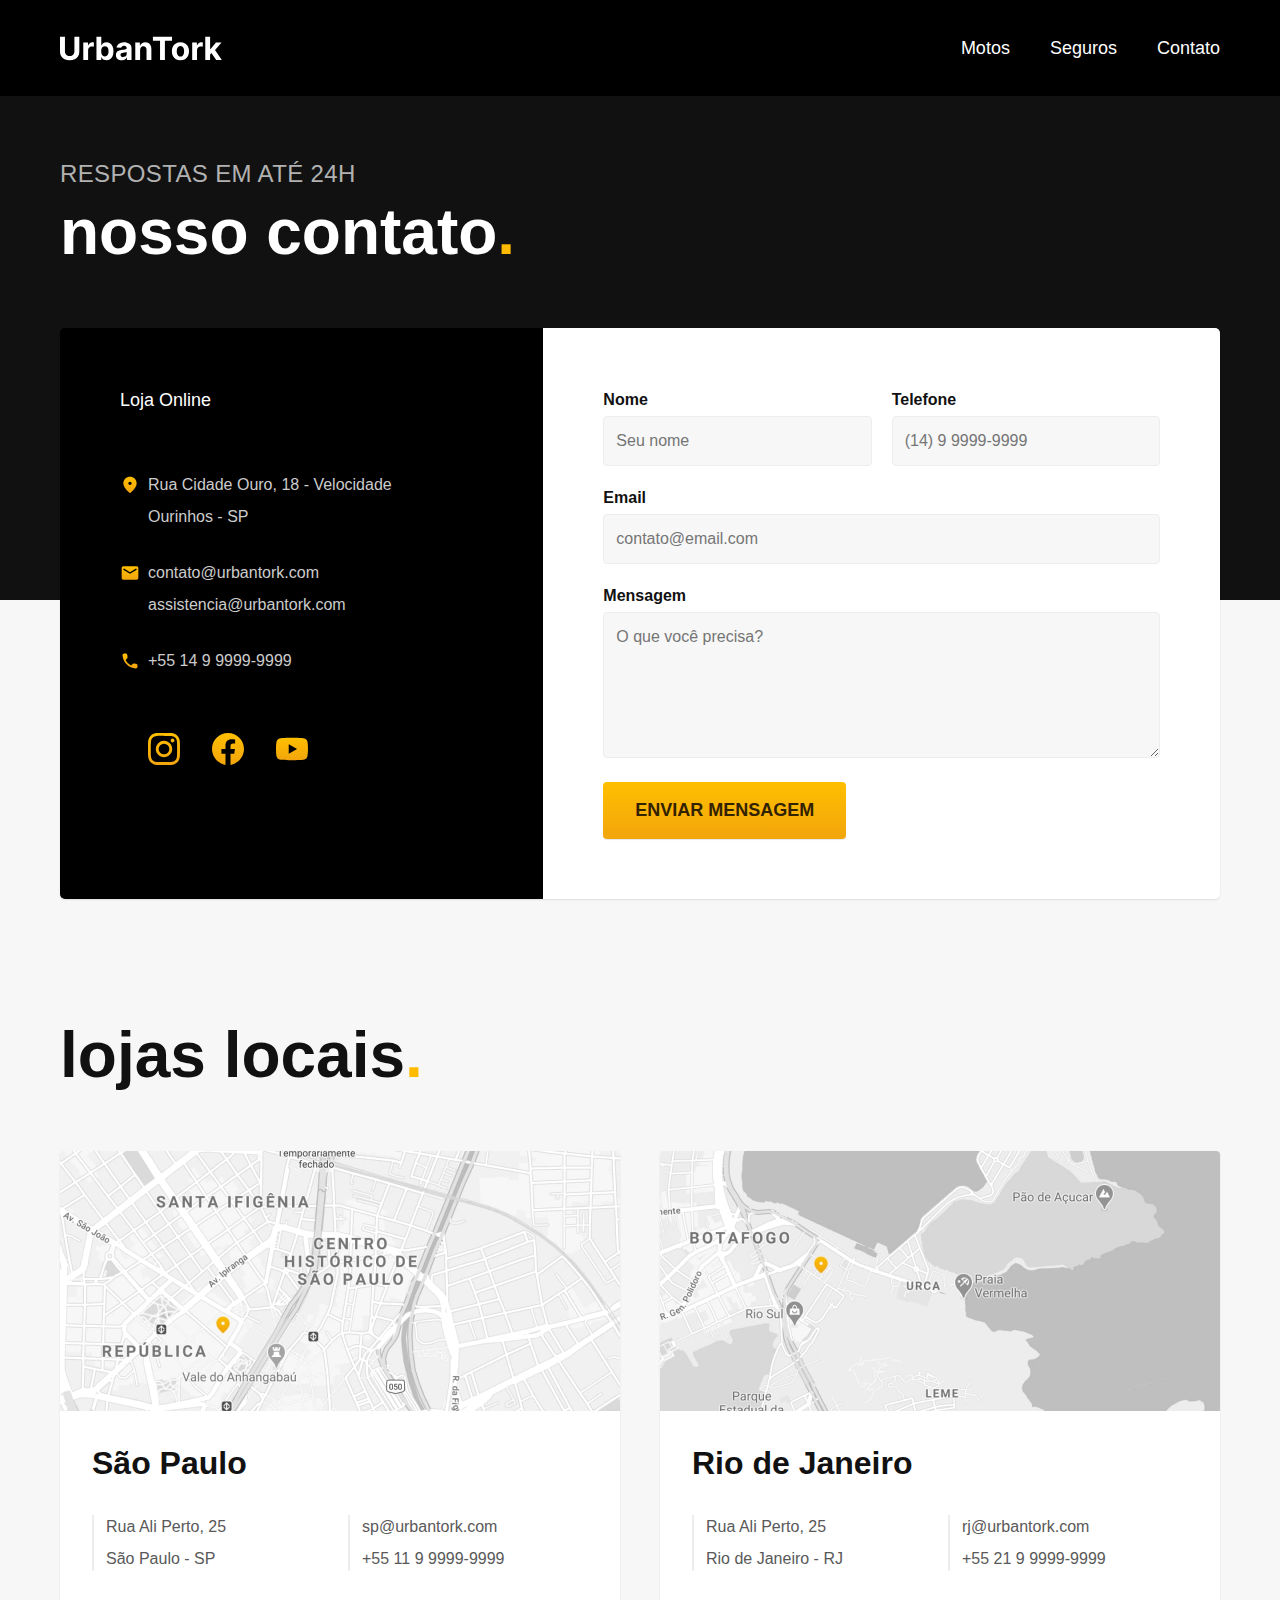
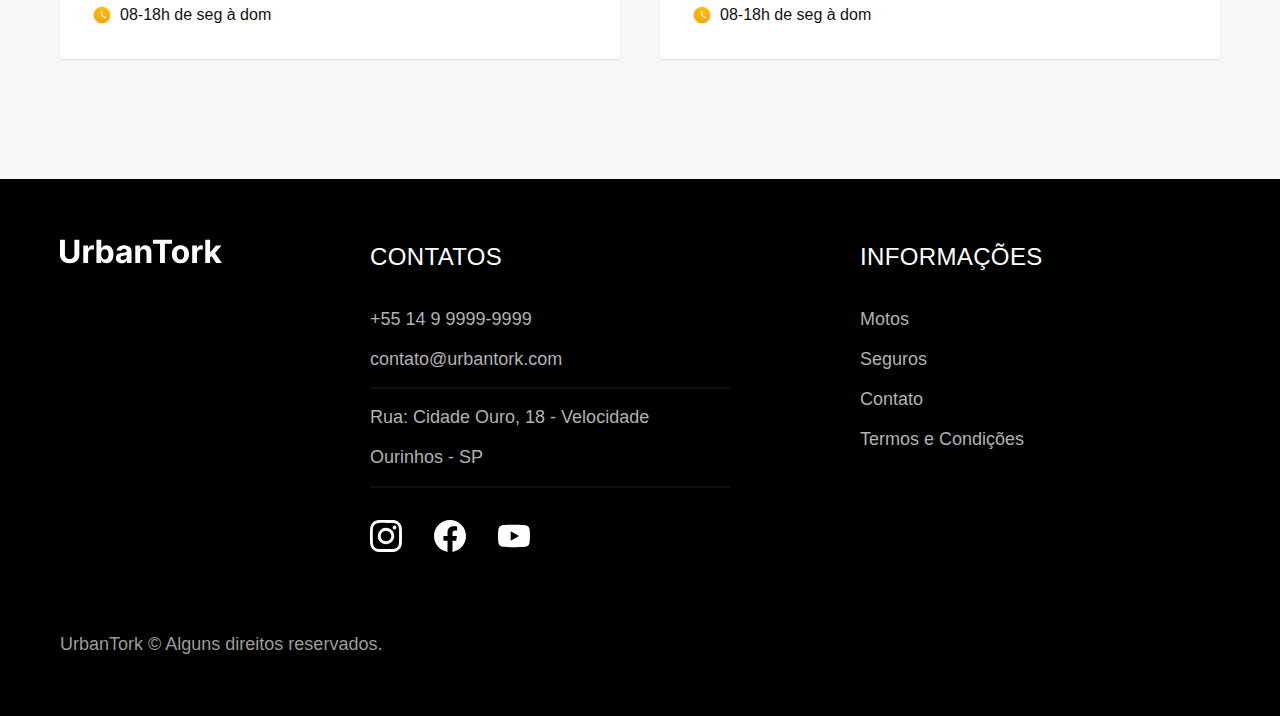
==== contato.html @ 94db9657 "commit inicial sem JavaScript" ====
<!DOCTYPE html>
<html lang="pt-br">

<head>
  <meta charset="UTF-8">
  <meta name="viewport" content="width=device-width, initial-scale=1.0">

  <title>Contato | UrbanTork</title>
  <meta name="description" content="Contato.">

          <link rel="preload" href="./css/style.css" as="style">
        <link rel="stylesheet" href="./css/style.css">
</head>

<body id="contato">
  <header class="header-bg">
    <div class="container header">
        <a href="./">
            <img src="./img/urbantork.svg" width="162" height="25" alt="UrbanTork">
        </a>

        <nav aria-label="primaria">
            <ul class="header-menu font-1-m cor-0">
                <li><a href="./motos.html">Motos</a></li>
                <li><a href="./seguros.html">Seguros</a></li>
                <li><a href="./contato.html">Contato</a></li>
            </ul>
        </nav>
    </div>
</header>

  <main>
    <div class="titulo-bg">
      <div class="titulo container">
        <p class="font-2-l-b cor-5">Respostas em até 24h</p>
        <h1 class="font-1-xxl cor-0">nosso contato<span class="cor-p1">.</span></h1>
      </div>
    </div>

    <div class="contato container">
      <section class="contato-dados" aria-label="Endereço">
        <h2 class="font-1-m cor-0">Loja Online</h2>
        <div class="contato-endereco font-2-s cor-4">
          <p>Rua Cidade Ouro, 18 - Velocidade</p>
          <p>Ourinhos - SP</p>
          
        </div>
        <address class="contato-meios font-2-s cor-4">
          <a href="mailto:contato@urbantork.com">contato@urbantork.com</a>
          <a href="mailto:assistencia@urbantork.com">assistencia@urbantork.com</a>
          <a href="tel:+5514999999999">+55 14 9 9999-9999</a>
        </address>
        <div class="contato-redes">
          <a href="./">
            <img src="./img/redes/instagram-p.svg" alt="Instagram">
          </a>
          <a href="./">
            <img src="./img/redes/facebook-p.svg" alt="Facebook">
          </a>
          <a href="./">
            <img src="./img/redes/youtube-p.svg" alt="Youtube">
          </a>
        </div>
      </section>
      <section class="contato-formulario" aria-label="Formulário">
        <form class="form" action="./contato.html">
          <div>
            <label for="nome">Nome</label>
            <input type="text" id="nome" name="nome" placeholder="Seu nome">
          </div>
          <div>
            <label for="telefone">Telefone</label>
            <input type="text" id="telefone" name="telefone" placeholder="(14) 9 9999-9999">
          </div>
          <div class="col-2">
            <label for="email">Email</label>
            <input type="email" id="email" name="email" placeholder="contato@email.com">
          </div>
          <div class="col-2">
            <label for="mensagem">Mensagem</label>
            <textarea rows="5" id="mensagem" name="mensagem" placeholder="O que você precisa?"></textarea>
          </div>
          <button class="botao">Enviar Mensagem</button>
        </form>
      </section>
    </div>

  <article class="lojas container">
    <h2 class="font-1-xxl">lojas locais<span class="cor-p1">.</span></h2>
    <div class="lojas-item">
      <img src="./img/lojas/sp.jpg" alt="mapa marcando o endereço em Rua Ali Perto, 25 - São Paulo - SP">
      <div class="lojas-conteudo">
        <h3 class="font-1-xl">São Paulo</h3>
        <div class="lojas-dados font-2-s cor-8">
          <p>Rua Ali Perto, 25</p>
          <p>São Paulo - SP</p>
        </div>
        <div class="lojas-dados font-2-s cor-8">
          <a href="mailto:sp@urbantork.com">sp@urbantork.com</a>
          <a href="tel:+5511999999999">+55 11 9 9999-9999</a>
        </div>
        <p class="lojas-tempo font-1-s"><img src="./img/icones/horario.svg" alt="">08-18h de seg à dom</p>
      </div>
    </div>
    <div class="lojas-item">
      <img src="./img/lojas/rj.jpg" alt="mapa marcando o endereço em Rua Ali Perto, 25 - Rio de Janeiro - RJ">
      <div class="lojas-conteudo">
        <h3 class="font-1-xl">Rio de Janeiro</h3>
        <div class="lojas-dados font-2-s cor-8">
          <p>Rua Ali Perto, 25</p>
          <p>Rio de Janeiro - RJ</p>
        </div>
        <div class="lojas-dados font-2-s cor-8">
          <a href="mailto:rj@urbantork.com">rj@urbantork.com</a>
          <a href="tel:+5521999999999">+55 21 9 9999-9999</a>
        </div>
        <p class="lojas-tempo font-1-s"><img src="./img/icones/horario.svg" alt="">08-18h de seg à dom</p>
      </div>
    </div>


  </article>
  </main>
   

  <footer class="footer-bg">
    <div class="footer container">
        <img src="./img/urbantork.svg" width="162"  height="25" alt="UrbanTork">
        <div class="footer-contato">
            <h3 class="font-2-l-b cor-0">Contatos</h3>
            <ul class="font-2-m cor-5">
                <li><a href="tel:+5514999999999">+55 14 9 9999-9999</a></li>
                <li><a href="mailto:contato@urbantokr.com">contato@urbantork.com</a></li>
                <li>Rua: Cidade Ouro, 18 - Velocidade </a></li>
                <li>Ourinhos - SP </a></li>
            </ul>
            <div class="footer-redes">
                <a href="./"> <img src="./img/redes/instagram.svg" width="32"  height="32"  alt="Instagram"></a>
                <a href="./"> <img src="./img/redes/facebook.svg" width="32"  height="32" alt="Facebook"></a>
                <a href="./"> <img src="./img/redes/youtube.svg" width="32"  height="32" alt="Youtube"></a>
            </div>
        </div>
        <div class="footer-informacoes">
            <h3 class="font-2-l-b cor-0">Informações</h3>
            <nav>
                <ul class="font-1-m cor-5">
                    <li><a href="./motos.html">Motos</a></li>
                    <li><a href="./seguros.html">Seguros</a></li>
                    <li><a href="./contato.html">Contato</a></li>
                    <li><a href="./termos.html">Termos e Condições</a></li>
                </ul>
            </nav>
        </div>
        <p class="footer-copy font-2-m cor-6">UrbanTork © Alguns direitos reservados.</p>
    </div>
  </footer>
</body>

</html>
---- css/style.css ----
/*GLOBAL*/
@import url("./global/global.css");
@import url("./utilidades/tipografia.css");
@import url("./utilidades/cores.css");

/*HEADER*/
@import url("./global/header.css");

/*UTILIDADES*/
@import url("./utilidades/componentes.css");
@import url("./utilidades/formulario.css");

/*INTRODUÇÃO*/
@import url("./home/introducao.css");

/*LISTA DE MOTOS*/
@import url("./motos/motos-lista.css");

/*LISTA DE MOTOS*/
@import url("./home/tecnologia.css");

/*LISTA DE PARCEIROS*/
@import url("./home/parceiros.css");

/*LISTA DE DEPOIMENTOS*/
@import url("./home/depoimentos.css");

/*LISTA DE SEGUROS*/
@import url("./home/seguros.css");

/*PAGINA DE TERMOS*/
@import url("./termos/termos.css");

/*PAGINA DE MOTO GERAL*/
@import url("./motos/motos.css");

/*PAGINA MOTOS ESPECIFICA*/
@import url("./moto/moto.css");
@import url("./moto/seguro.css");

/*PAGINA DE CONTATO*/
@import url("./contato/contato.css");
@import url("./contato/lojas.css");


/*PAGINA DE CONTATO*/
@import url("./orcamento/orcamento.css");


/*PAGINA DE SEGUROS*/
@import url("./seguros/seguros.css");
@import url("./seguros/vantagens.css");
@import url("./seguros/perguntas.css");

/*FOOTER*/
@import url("./global/footer.css");
---- css/style.css ----
/*GLOBAL*/
@import url("./global/global.css");
@import url("./utilidades/tipografia.css");
@import url("./utilidades/cores.css");

/*HEADER*/
@import url("./global/header.css");

/*UTILIDADES*/
@import url("./utilidades/componentes.css");
@import url("./utilidades/formulario.css");

/*INTRODUÇÃO*/
@import url("./home/introducao.css");

/*LISTA DE MOTOS*/
@import url("./motos/motos-lista.css");

/*LISTA DE MOTOS*/
@import url("./home/tecnologia.css");

/*LISTA DE PARCEIROS*/
@import url("./home/parceiros.css");

/*LISTA DE DEPOIMENTOS*/
@import url("./home/depoimentos.css");

/*LISTA DE SEGUROS*/
@import url("./home/seguros.css");

/*PAGINA DE TERMOS*/
@import url("./termos/termos.css");

/*PAGINA DE MOTO GERAL*/
@import url("./motos/motos.css");

/*PAGINA MOTOS ESPECIFICA*/
@import url("./moto/moto.css");
@import url("./moto/seguro.css");

/*PAGINA DE CONTATO*/
@import url("./contato/contato.css");
@import url("./contato/lojas.css");


/*PAGINA DE CONTATO*/
@import url("./orcamento/orcamento.css");


/*PAGINA DE SEGUROS*/
@import url("./seguros/seguros.css");
@import url("./seguros/vantagens.css");
@import url("./seguros/perguntas.css");

/*FOOTER*/
@import url("./global/footer.css");
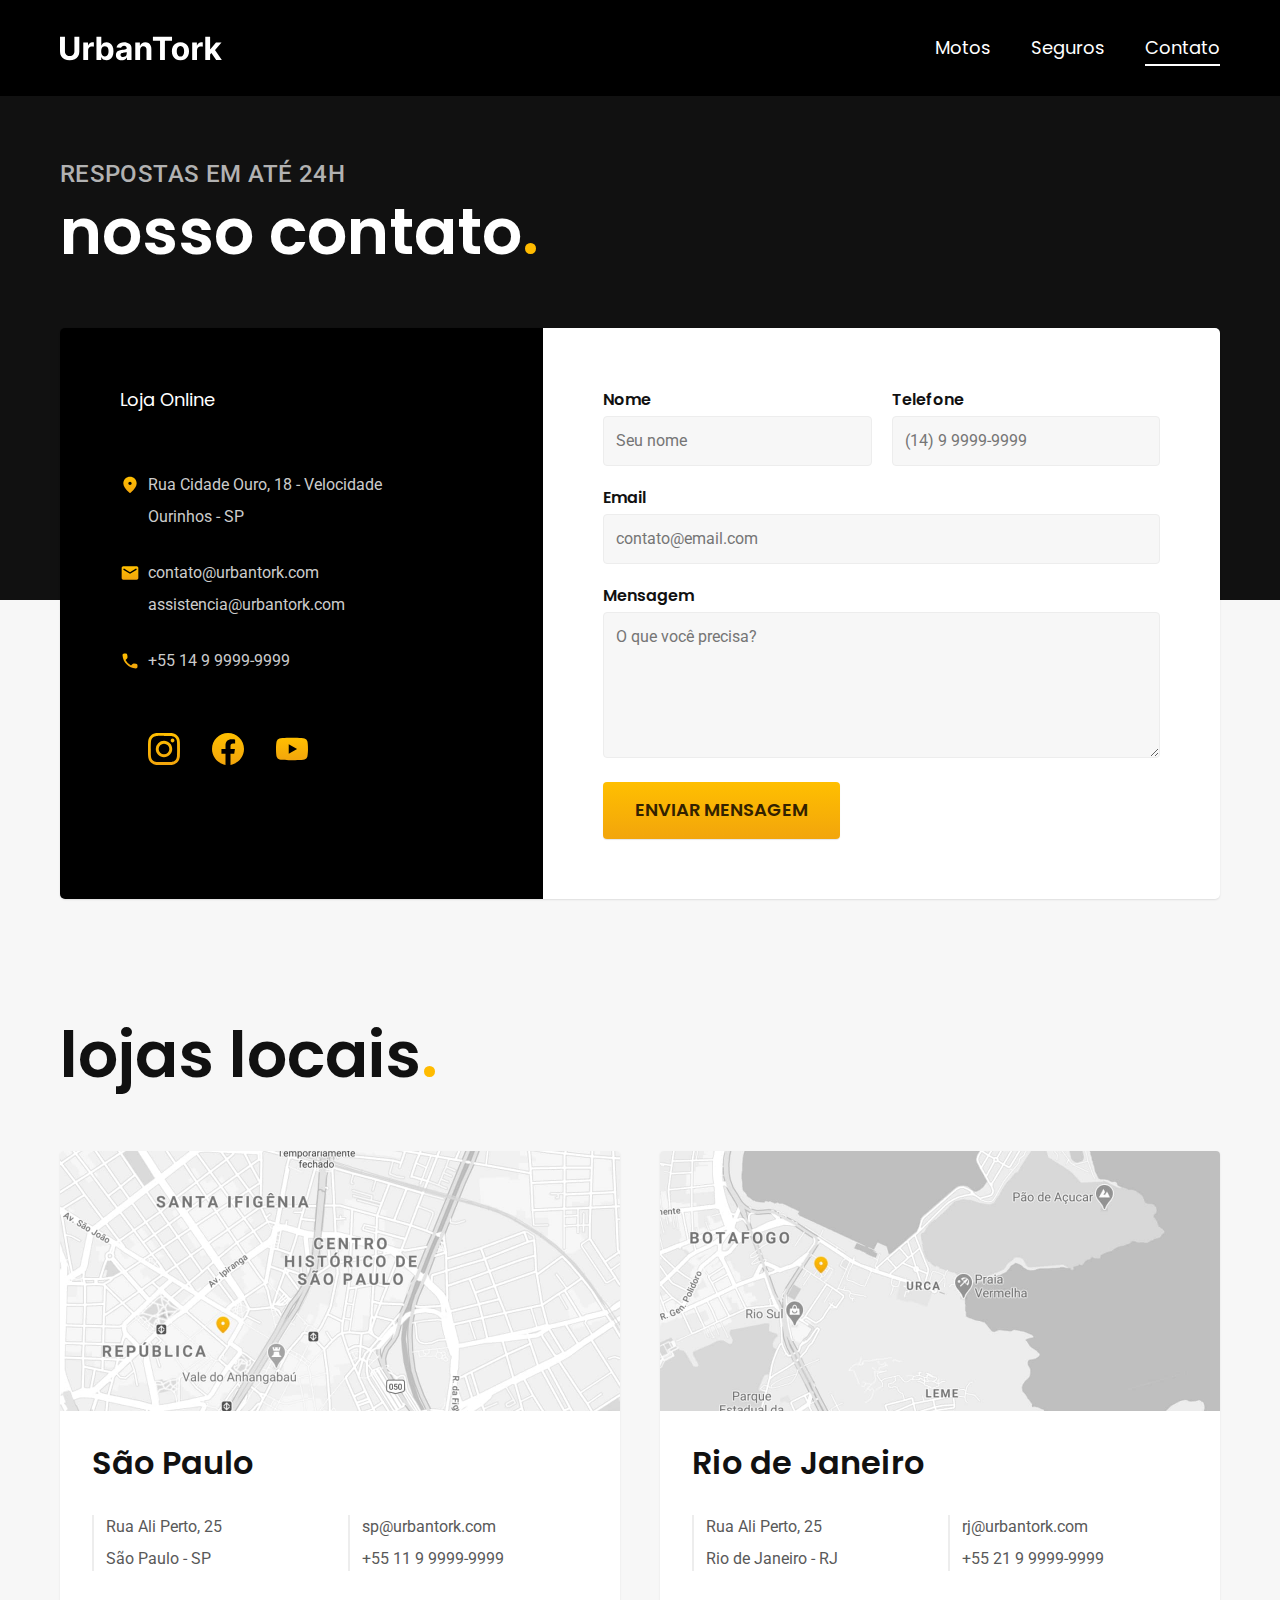
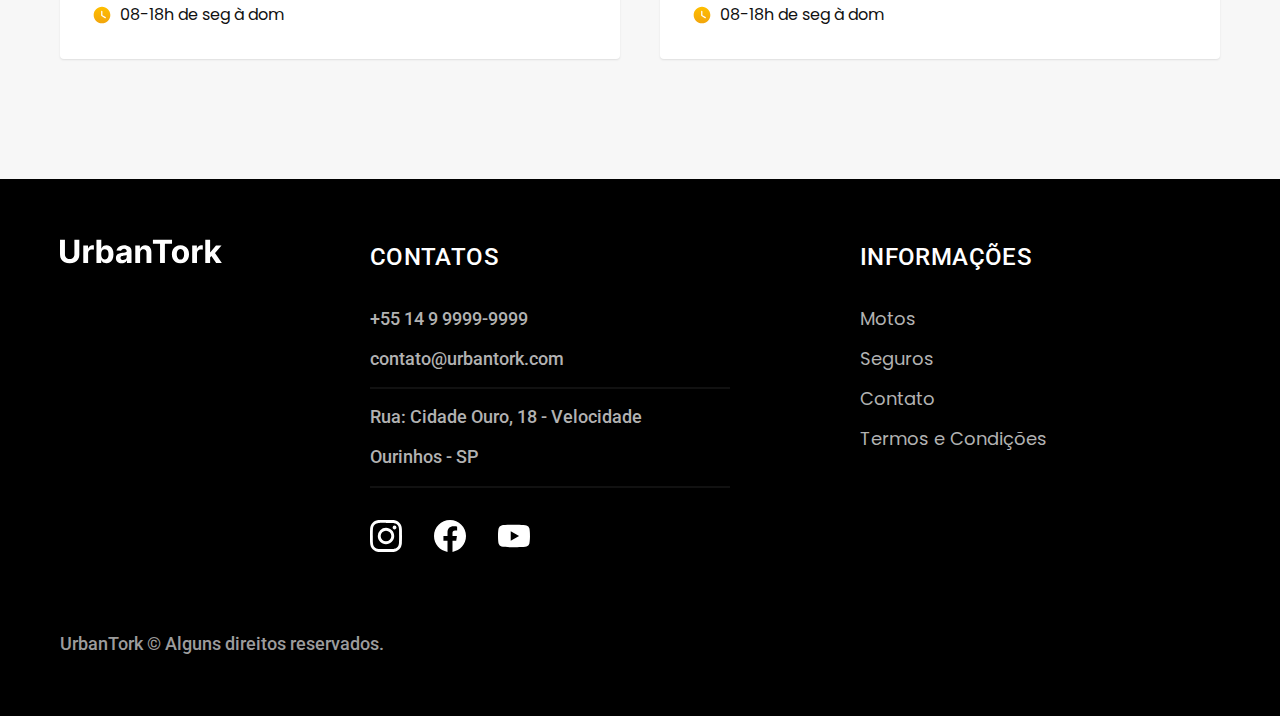
==== commit c5133e6e: "incluido JavaScript e otimizado para produção" ====
--- a/contato.html
+++ b/contato.html
@@ -8,9 +8,16 @@
   <title>Contato | UrbanTork</title>
   <meta name="description" content="Contato.">
 
-          <link rel="preload" href="./css/style.css" as="style">
-        <link rel="stylesheet" href="./css/style.css">
-</head>
+  
+        <link rel="icon" href="./favicon.svg" type="image/svg+xml">
+        <link rel="preload" href="./css/style.min.css" as="style">
+        <link rel="stylesheet" href="./css/style.min.css">
+         <script>document.documentElement.classList.add('js')</script>
+        
+        <link rel="preconnect" href="https://fonts.googleapis.com">
+        <link rel="preconnect" href="https://fonts.gstatic.com" crossorigin>
+        <link href="https://fonts.googleapis.com/css2?family=Merriweather:ital,wght@1,700;1,900&family=Poppins:wght@400;600&family=Roboto:wght@400;500&display=swap" rel="stylesheet">
+    </head>
 
 <body id="contato">
   <header class="header-bg">
@@ -154,6 +161,7 @@
         <p class="footer-copy font-2-m cor-6">UrbanTork © Alguns direitos reservados.</p>
     </div>
   </footer>
-</body>
+        <script src="./js/script.js"></script>        
+    </body>
 
 </html>--- a/css/style.min.css
+++ b/css/style.min.css
@@ -0,0 +1 @@
+body{margin:0;font-family:Arial,Helvetica,sans-serif;color:#111}ul{margin:0;padding:0;list-style:none}a{text-decoration:none;color:inherit}img{max-width:100%;height:auto;display:block}img[src$=".jpg"]{border-radius:4px}blockquote,dd,h1,h2,h3,h4,h5,p,ul{margin:0}.font-1-xs{font:400 0.75rem/1.35 Poppins,sans-serif}.font-2-xs{font:400 0.875rem/1.43 Roboto,sans-serif}.font-1-s{font:400 1rem/1.5 Poppins,sans-serif}.font-2-s{font:400 1rem/1.5 Roboto,sans-serif}.font-1-m,.font-1-m-b{font:400 1.125rem/1.35 Poppins,sans-serif}.font-1-m-b{font-weight:600}.font-2-m{font:500 1.125rem/1.35 Roboto,sans-serif}.font-1-l{font:400 1.5rem/1.5 Poppins,sans-serif}.font-2-l,.font-2-l-b{font:400 1.5rem/1.5 Roboto,sans-serif}.font-2-l-b{font-weight:500;letter-spacing:.015em;text-transform:uppercase}.font-1-xl{font:600 2rem/1.25 Poppins,sans-serif}.font-2-xl{font:500 2rem/1.25 Roboto,sans-serif}.font-1-xxl{font:600 4rem/1.125 Poppins,sans-serif}@media (max-width:1200px){.font-1-xxl{font-size:3rem}.font-2-l,.font-2-l-b{font-size:1.125rem}}@media (max-width:800px){.font-1-xxl{font-size:2rem}.font-1-xl,.font-2-xl{font-size:1.5rem}}:root{--cor-0:#ffffff;--cor-1:#f7f7f7;--cor-2:#ededed;--cor-3:#dedede;--cor-4:#cccccc;--cor-5:#b2b2b2;--cor-6:#9c9c9c;--cor-7:#717171;--cor-8:#595959;--cor-9:#404040;--cor-10:#2e2e2e;--cor-11:#111111;--cor-12:#000000;--cor-p1:#ffbb00;--cor-p2:#e4a30b;--cor-p3:#a66f00;--cor-p4:#664400;--cor-p5:#332200}.cor-0{color:var(--cor-0)}.cor-1{color:var(--cor-1)}.cor-2{color:var(--cor-2)}.cor-3{color:var(--cor-3)}.cor-4{color:var(--cor-4)}.cor-5{color:var(--cor-5)}.cor-6{color:var(--cor-6)}.cor-7{color:var(--cor-7)}.cor-8{color:var(--cor-8)}.cor-9{color:var(--cor-9)}.cor-10{color:var(--cor-10)}.cor-11{color:var(--cor-11)}.cor-12{color:var(--cor-12)}.cor-p1{color:var(--cor-p1)}.cor-p2{color:var(--cor-p2)}.cor-p3{color:var(--cor-p3)}.cor-p4{color:var(--cor-p4)}.cor-p5{color:var(--cor-p5)}.header-bg{background-color:var(--cor-12)}.header{display:flex;flex-wrap:wrap;justify-content:space-between;align-items:center;padding-top:20px;padding-bottom:20px}.header-menu{display:flex;flex-wrap:wrap;gap:40px}.header-menu a{display:inline-block;padding:16px 0;position:relative}.header-menu a:after{content:"";display:block;height:2px;width:0;background:var(--cor-0);margin-top:4px;transition:.3s;position:absolute}.header-menu a.ativo:after,.header-menu a:hover:after{width:100%}@media (max-width:800px){.header-menu{gap:20px}.header-menu a{background:var(--cor-11);padding:12px 16px;border-radius:4px}.header-menu a:hover{background:var(--cor-10)}.header-menu a:after{display:none}}@media (max-width:600px){.header-menu{gap:12px}.header-menu a{padding:8px 12px;font-size:14px}}.container{box-sizing:border-box;max-width:1200px;padding-left:20px;padding-right:20px;margin-left:auto;margin-right:auto}.botao{display:inline-block;padding:16px 32px;background:linear-gradient(#ffbf00,#f2a50c);border-radius:4px;box-shadow:0 1px 1px rgba(0,0,0,.1);text-transform:uppercase;color:var(--cor-p5);font:600 1.125rem/1.35 Poppins,sans-serif;max-width:max-content;border:none;cursor:pointer}.botao:hover{background:linear-gradient(#ffb60d,#e59317)}.botao.secundario{background:var(--cor-10);color:var(--cor-2)}.botao.secundario:hover{background:var(--cor-9)}.botao.seta{display:flex;align-items:center}.botao.seta::after{content:"";display:inline-block;width:18px;height:10px;margin-left:12px;background:url(../img/icones/seta.svg);transition:transform .2s}.botao.seta:hover::after{transform:translateX(4px)}@media (max-width:600px){.botao{padding:12px 16px;font-size:1rem}}.link{display:inline-block;color:var(--cor-p1);font:500 1.5rem/1.5 Poppins,sans-serif;text-transform:uppercase}.link::after{content:"";display:block;height:4px;width:100%;background-color:currentColor}.link:hover{color:var(--cor-0)}.titulo-bg{padding-top:60px;padding-bottom:60px;background:var(--cor-11)}.titulo p{margin-bottom:4px}@media(max-width:800px){.titulo-bg{padding-top:40px;padding-bottom:40px}.titulo p{font-size:1rem;text-transform:lowercase;font-weight:400}}.form{display:grid;grid-template-columns:1fr 1fr;gap:20px}.form label{display:block;font:600 1rem/1.5 Poppins,sans-serif;margin-bottom:4px}.form .col-2{grid-column:span 2}.form input[type=email],.form input[type=text],.form textarea{font:400 1rem/1.5 Roboto,sans-serif;background:var(--cor-1);border:1px solid var(--cor-2);padding:12px;border-radius:4px;width:100%;box-sizing:border-box}.form input[type=email]:focus,.form input[type=text]:focus,.form textarea:focus{outline:0;border-color:var(--cor-p1);background:var(--cor-0);box-shadow:0 0 0 2px #fea}@media (max-width:600px){.form{grid-template-columns:1fr}.form .col-2{grid-column:1}}.introducao-bg{background-color:var(--cor-12);color:var(--cor-0);box-shadow:inset 0 -120px var(--cor-0)}.introducao{display:grid;grid-template-columns:1fr 1fr;gap:0 40px}.introducao-conteudo{align-self:end;padding-bottom:200px}.introducao h1{margin-bottom:32px}.introducao p{margin-bottom:20px}.introducao img{width:100%;height:100%;object-fit:cover;border-radius:4px}@media (max-width:800px){.introducao-bg{background:var(--cor-11);padding-top:40px;box-shadow:inset 0 -60px var(--cor-0)}.introducao{grid-template-columns:1fr;gap:32px}.introducao-conteudo{padding-bottom:0}.introducao h1{margin-bottom:16px}.introducao img{height:300px;width:100%}}.motos-lista{padding-top:40px;padding-bottom:120px}.motos-lista h2{margin-bottom:40px}.motos-lista ul{display:flex;gap:40px;padding:0 20px 20px 20px;max-width:1400px;margin-left:auto;margin-right:auto;overflow-x:auto}.motos-lista li{flex:1;min-width:280px}.motos-lista a{display:block}.motos-lista img{margin-bottom:16px;border:solid 1px var(--cor-2)}.motos-lista h3{margin-bottom:8px;display:flex;align-items:center}.motos-lista h3::before{content:"";display:inline-block;background-color:var(--cor-p1);height:8px;width:12px;margin-right:8px;transition:width .2s}.motos-lista a:hover h3::before{width:24px}.motos-lista li span{padding-left:20px}@media (max-width:800px){.motos-lista{padding-bottom:60px}}.tecnologia-bg{background-color:var(--cor-11);box-shadow:inset 0 80px var(--cor-0),inset 0 -80px var(--cor-0)}.tecnologia{display:grid;grid-template-columns:1fr 1fr;gap:40px}.tecnologia-imagem img{width:100%;height:100%;object-fit:cover;object-position:left}.tecnologia-conteudo{padding-top:160px;padding-bottom:160px}.tecnologia-conteudo>span{display:block;margin-bottom:20px}.tecnologia-conteudo h2{margin-bottom:32px}.tecnologia-conteudo>p{margin-bottom:20px}.tecnologia a{margin-bottom:80px}.tecnologia-vantagens{display:flex;gap:40px}.tecnologia-vantagens h3{margin-bottom:8px;width:max-content}.tecnologia-vantagens img{width:24px;margin-bottom:8px}@media (max-width:800px){.tecnologia-bg{box-shadow:initial}.tecnologia{grid-template-columns:1fr}.tecnologia-conteudo{padding-top:60px;padding-bottom:60px}.tecnologia-imagem{display:none}.tecnologia a{margin-bottom:60px}}@media (max-width:600px){.tecnologia-vantagens{flex-direction:column}}.parceiros{padding-top:60px;padding-bottom:120px}.parceiros h2{margin-bottom:60px}.parceiros ul{padding:0 20px;max-width:1400px;display:grid;grid-template-columns:repeat(4,1fr);margin-left:auto;margin-right:auto}.parceiros li{display:flex;padding:32px;border-left:2px solid var(--cor-2)}.parceiros li:first-child,.parceiros li:nth-child(5){border:none}.parceiros li:nth-child(n+5){border-top:2px solid var(--cor-2)}.parceiros img{margin:auto}@media (max-width:800px){.parceiros{padding-bottom:60px}.parceiros h2{margin-bottom:20px}.parceiros ul{grid-template-columns:1fr 1fr}.parceiros li{padding:20px}.parceiros li:nth-child(n+3){border-top:2px solid var(--cor-2)}.parceiros li:nth-child(odd){border-left:none}}.depoimento{display:grid;grid-template-columns:1fr 1fr;background-color:var(--cor-p1);overflow:hidden}.depoimento img{width:100%;height:100%;border-radius:0}.depoimento-conteudo{padding:40px 40px 80px 80px;align-self:end;background:url('../img/dec/bottom-right-p.svg') no-repeat bottom 40px right 40px}.depoimento-conteudo p{max-width:32ch;font-family:Merriweather,serif;font-style:italic;font-weight:900;position:relative}.depoimento p::before{content:'“';font-size:5rem;color:var(--cor-p2);position:absolute;left:-50px;top:-20px}.depoimento p::after{content:'”';font-size:5rem;color:var(--cor-p2);position:absolute}@media (max-width:1000px){.depoimento{grid-template-columns:1fr;text-align:center}.depoimento img{max-height:600px}.depoimento-conteudo{padding:20px 20px 40px 40px;justify-self:center}}.seguros-bg{background:var(--cor-11)}.seguros{padding-top:60px;padding-bottom:60px;display:grid;grid-template-columns:1fr 1fr;gap:40px;align-items:center}.seguros h2{grid-column:1/-1}.seguros-item{background-color:var(--cor-12);padding:32px 32px 32px 60px;display:grid;grid-template-columns:1fr auto}.seguros-item h3{margin-bottom:40px}.seguros-item span{grid-column:2;display:block;text-align:right}.seguros-item ul{grid-column:1/-1;margin-bottom:32px}.seguros-item li{display:flex;align-items:center;position:relative}.seguros-item li+li{margin-top:20px}.seguros-item li::before{content:"";display:block;width:13px;height:9px;background-image:url(../img/icones/lista.svg);position:absolute;left:-21px}.seguros-item a{grid-column:1/-1;margin-bottom:32px}@media(max-width:800px){.seguros{grid-template-columns:1fr}}.termos{padding-top:80px;padding-bottom:80px}.termos h2{font-weight:600;margin-bottom:20px}.termos p+h2{margin-top:40px}.termos p{max-width:75ch;margin-bottom:24px}.motos-bg{background:linear-gradient(to right,var(--cor-0) 30%,var(--cor-11) 0)}.motos{display:grid;grid-template-columns:1fr 1fr;gap:40px;padding-top:60px;padding-bottom:60px}.motos-imagem{display:grid}.motos-imagem img{grid-area:1/1}.motos-imagem span{grid-area:1/1;place-self:start end;margin-top:20px;background:var(--cor-12);display:inline-block;padding:8px 16px 8px 8px;border-radius:4px 0 0 4px}.motos-conteudo{display:grid;grid-template-columns:1fr auto;align-content:start}.motos h2,.motos p{grid-column:1/-1}.motos h2{margin-bottom:20px}.motos h2::before{content:"";display:block;width:12px;height:8px;background-color:var(--cor-p1);margin-bottom:8px}.motos p{margin-bottom:32px}.motos a{place-self:end}.motos li{display:flex;align-items:center}.motos ul{display:grid;gap:16px}.motos-conteudo img{width:24px;margin-right:8px}@media (max-width:800px){.motos-bg{background:var(--cor-11)}.motos{grid-template-columns:1fr;gap:20px;padding-top:40px;padding-bottom:40px}}@media (max-width:600px){.motos-conteudo{grid-template-columns:1fr}.motos ul{font-size:1rem;grid-template-columns:1fr 1fr;margin-bottom:32px}.motos a{place-self:start}}.moto{display:grid;grid-template-columns:1fr 1fr;align-items:start;gap:40px;padding-top:60px;padding-bottom:60px}#moto .titulo p{text-transform:uppercase}.moto-imagens{display:flex;flex-wrap:wrap;gap:20px}.moto-imagens img{flex:1;min-width:200px}.moto-imagens img:first-child{min-width:100%}.moto-conteudo>p{margin-bottom:32px}.moto-comprar{display:grid;grid-template-columns:max-content auto;align-items:center;justify-items:start;gap:8px 12px;margin-bottom:40px}.moto-comprar a{grid-row:span 2}.moto-comprar span{display:flex;align-items:center;background-color:var(--cor-12);gap:8px;padding:4px 8px;border-radius:4px}.moto-conteudo h2{text-transform:uppercase;letter-spacing:.015em;margin-bottom:12px}.moto-ficha,.moto-informacoes{padding:32px;background-color:var(--cor-12);border-radius:4px}.moto-informacoes{margin-bottom:40px;display:grid;grid-template-columns:1fr 1fr;gap:32px}.moto-informacoes img{width:24px;margin-bottom:8px}.moto-informacoes h3{margin-bottom:8px}.moto-ficha li{padding:4px 0;display:flex;justify-content:space-between;border-bottom:1px solid var(--cor-11)}.moto-ficha li:last-child{border-bottom:none}.moto-ficha span{color:var(--cor-6)}@media (max-width:800px){.moto{grid-template-columns:1fr;padding-top:40px;padding-bottom:40px}.moto-imagens{grid-row:2}}@media (max-width:400px){.moto-informacoes{grid-template-columns:1fr}.moto-comprar{grid-template-columns:1fr}}.seguro-bg{background-color:var(--cor-11);box-shadow:inset 0 120px var(--cor-0),inset 0 -120px var(--cor-12)}.seguro{display:grid;grid-template-columns:1fr 1fr;gap:40px}.seguro-imagem img{width:100%;height:100%;object-fit:cover}.seguro-conteudo{padding-top:180px;padding-bottom:180px}.seguro h2{margin-bottom:32px}.seguro p{margin-bottom:20px}@media (max-width:800px){.seguro-bg{box-shadow:inset 0 -60px var(--cor-12)}.seguro{grid-template-columns:1fr}.seguro-conteudo{grid-row:1;padding-top:40px;padding-bottom:0}}#contato{background:linear-gradient(var(--cor-11) 600px,var(--cor-1) 0)}.contato{display:grid;grid-template-columns:5fr 7fr}.contato-dados,.contato-formulario{padding:60px;box-shadow:0 1px 2px rgba(0,0,0,.1)}.contato-dados{border-radius:5px 0 0 5px;background:var(--cor-12)}.contato-formulario{border-radius:0 5px 5px 0;background:var(--cor-0)}.contato-dados h2{margin-bottom:60px}.contato-endereco{margin-bottom:32px;padding-left:28px;background:url("../img/icones/local.svg") no-repeat 0 2px}.contato-endereco p{margin-bottom:8px}.contato-meios a{display:block;max-width:max-content;margin-bottom:8px;padding-left:28px}.contato-meios a:hover{color:var(--cor-0)}.contato-meios a:first-child{background:url("../img/icones/email.svg") no-repeat 0 2px}.contato-meios a:nth-child(2){margin-bottom:32px}.contato-meios a:nth-child(3){background:url("../img/icones/telefone.svg") no-repeat 0 2px;margin-bottom:60px}.contato-redes{display:flex;gap:32px;padding-left:28px}@media (max-width:800px){.contato{grid-template-columns:1fr}.contato-dados,.contato-formulario{padding:20px}.contato-dados{border-radius:5px 5px 0 0}.contato-formulario{border-radius:0 0 5px 5px}.contato-dados h2,.contato-meios a:nth-child(3){margin-bottom:32px}.contato-redes{margin-bottom:12px}}.lojas{display:grid;grid-template-columns:1fr 1fr;gap:0 40px;padding-top:120px;padding-bottom:120px}.lojas h2{grid-column:1/-1;margin-bottom:60px}.lojas img{border-radius:4px 4px 0 0}.lojas-item{border-radius:4px;background:var(--cor-0);box-shadow:0 1px 2px rgba(0,0,0,.1)}.lojas-conteudo{display:grid;grid-template-columns:1fr 1fr;gap:32px 16px;padding:32px}.lojas-conteudo h3,.lojas-tempo{grid-column:1/-1}.lojas-dados{display:grid;gap:8px;border-left:2px solid var(--cor-2);padding-left:12px}.lojas-tempo{display:flex;align-items:center;gap:8px}@media (max-width:800px){.lojas{gap:20px;padding-top:60px;padding-bottom:60px}.lojas h2{margin-bottom:32px}.lojas-conteudo{grid-template-columns:1fr}}@media (max-width:600px){.lojas{grid-template-columns:1fr}}#orcamento{background:linear-gradient(var(--cor-11) 600px,var(--cor-1) 0)}.orcamento{display:grid;grid-template-columns:5fr 7fr;padding-bottom:120px}.orcamento h2{text-transform:uppercase;position:relative;display:flex;align-items:center}.orcamento h2::before{content:"";display:inline-block;width:4px;height:8px;background-color:var(--cor-p1);position:absolute;left:-12px}.orcamento-dados,.orcamento-produto{padding:60px;box-shadow:0 1px 2px rgba(0,0,0,.1)}.orcamento-produto{border-radius:5px 0 0 5px;background:var(--cor-12);display:grid;grid-template-columns:1fr 1fr;gap:20px;align-content:start}.orcamento-produto>*{grid-column:1/-1}.orcamento-produto>label{grid-column:initial}.orcamento-produto label{font:400 1rem/1.5 Poppins,sans-serif;color:var(--cor-4);background-color:var(--cor-10);padding:12px 16px;border-radius:4px;cursor:pointer;display:grid;grid-template-columns:auto 1fr auto;align-items:center;border:1px solid var(--cor-10)}.orcamento-produto input:checked+label{background:var(--cor-0);color:var(--cor-11)}.orcamento-produto label::before{content:"";display:inline-block;box-sizing:border-box;width:12px;height:12px;border:1px solid var(--cor-6);border-radius:50%;margin-right:8px}.orcamento-produto input:checked+label::before{border-color:var(--cor-7);box-shadow:inset 0 0 0 3px var(--cor-0),inset 0 0 0 6px var(--cor-7)}.orcamento-produto label:hover{background-color:var(--cor-9);border-color:var(--cor-9)}.orcamento-produto input:focus+label{box-shadow:0 0 0 2px var(--cor-p1);border-color:var(--cor-12)}.orcamento-produto label span{display:none}.orcamento-produto input:checked+label span{display:inline-block}.orcamento-produto input{opacity:0;position:absolute;pointer-events:none}.orcamento-dados{border-radius:0 5px 5px 0;background:var(--cor-0)}.orcamento-conteudo{display:none}.orcamento-conteudo h2,.orcamento-dados h2:nth-of-type(n+2){margin-top:20px}#seguro:checked~#orcamento-seguro,#urbantork:checked~#orcamento-urbantork{display:grid;gap:20px}.orcamento-detalhes{display:none;background:var(--cor-0);padding:20px;grid-template-columns:1fr 1fr;border-radius:4px;align-items:center}.orcamento-detalhes li{display:flex;align-items:center;margin-bottom:8px}.orcamento-detalhes li img{width:16px;margin-right:8px}.orcamento-produto input:checked+label+.orcamento-detalhes{display:grid}@media (max-width:1200px){.orcamento-dados,.orcamento-produto{padding:32px}}@media (max-width:800px){.orcamento{grid-template-columns:1fr}.orcamento-produto{border-radius:5px 5px 0 0}.orcamento-dados{border-radius:0 0 5px 5px}}@media (max-width:400px){.orcamento-produto{grid-template-columns:1fr}}.seguros-bg{background:var(--cor-11)}.seguros{padding-top:60px;padding-bottom:60px;display:grid;grid-template-columns:1fr 1fr;gap:40px;align-items:center}#seguros .seguros{padding-top:0}.seguros h2{grid-column:1/-1}.seguros-item{background-color:var(--cor-12);padding:32px 32px 32px 60px;display:grid;grid-template-columns:1fr auto;border-radius:4px}.seguros-item h3{margin-bottom:40px}.seguros-item span{grid-column:2;display:block;text-align:right}.seguros-item ul{grid-column:1/-1;margin-bottom:32px}.seguros-item li{display:flex;align-items:center;position:relative}.seguros-item li+li{margin-top:20px}.seguros-item li::before{content:"";display:inline-block;width:13px;height:9px;background-image:url("../img/icones/lista.svg");position:absolute;left:-21px}.seguros-item a{grid-column:1/-1}@media (max-width:800px){.seguros{grid-template-columns:1fr}}.vantagens-bg{background-color:var(--cor-12)}.vantagens{padding-top:120px;padding-bottom:120px}.vantagens h2{margin-bottom:60px}.vantagens ul{display:grid;grid-template-columns:repeat(auto-fit,minmax(280px,max-content));gap:40px 80px}.vantagens h3,.vantagens img{margin-bottom:8px}@media (max-width:800px){.vantagens{padding-top:60px;padding-bottom:60px}.vantagens h2{margin-bottom:40px}.vantagens ul{gap:20px}}.perguntas{padding-top:120px;padding-bottom:120px}.perguntas h2{margin-bottom:60px}.perguntas dl>div{padding:20px;border-radius:4px}.perguntas dl>div:nth-child(odd){background-color:var(--cor-1)}.perguntas button{display:grid;grid-template-columns:auto 1fr auto;align-items:center;gap:8px;cursor:pointer;border:none;background:0 0;width:100%;text-align:left}.perguntas button::before{content:"";display:inline-block;width:12px;height:8px;background-color:var(--cor-p1)}.perguntas button::after{content:"";display:inline-block;width:14px;height:6px;background:url("../img/icones/seta-abrir.svg");transition:.3s}.perguntas button:hover::after,.perguntas button[aria-expanded=true]::after{transform:rotate(180deg)}.js .perguntas dd{display:none}.js .perguntas dd.ativa{display:block}.perguntas dd{padding-left:20px;padding-top:16px;max-width:80ch}@media (max-width:800px){.perguntas{padding-top:60px;padding-bottom:60px}.perguntas h2{margin-bottom:40px}}.footer-bg{background-color:var(--cor-12)}.footer{display:grid;grid-template-columns:3fr 5fr 4fr;gap:40px;padding-top:60px;padding-bottom:60px}.footer h3{margin-bottom:32px}.footer-contato ul{margin-bottom:32px}.footer-contato li:nth-child(2n):after{content:"";display:block;max-width:360px;height:2px;background:var(--cor-11);margin-top:16px}.footer li{margin-bottom:16px}.footer-redes{display:flex;gap:32px}.footer a:hover{color:var(--cor-0)}.footer-copy{grid-column:1/-1;margin-top:40px}@media (max-width:800px){.footer>img{display:none}.footer{grid-template-columns:1fr 1fr}}@media (max-width:600px){.footer{grid-template-columns:1fr;gap:60px}.footer-copy{margin-top:0}}--- a/css/style.min.css
+++ b/css/style.min.css
@@ -0,0 +1 @@
+body{margin:0;font-family:Arial,Helvetica,sans-serif;color:#111}ul{margin:0;padding:0;list-style:none}a{text-decoration:none;color:inherit}img{max-width:100%;height:auto;display:block}img[src$=".jpg"]{border-radius:4px}blockquote,dd,h1,h2,h3,h4,h5,p,ul{margin:0}.font-1-xs{font:400 0.75rem/1.35 Poppins,sans-serif}.font-2-xs{font:400 0.875rem/1.43 Roboto,sans-serif}.font-1-s{font:400 1rem/1.5 Poppins,sans-serif}.font-2-s{font:400 1rem/1.5 Roboto,sans-serif}.font-1-m,.font-1-m-b{font:400 1.125rem/1.35 Poppins,sans-serif}.font-1-m-b{font-weight:600}.font-2-m{font:500 1.125rem/1.35 Roboto,sans-serif}.font-1-l{font:400 1.5rem/1.5 Poppins,sans-serif}.font-2-l,.font-2-l-b{font:400 1.5rem/1.5 Roboto,sans-serif}.font-2-l-b{font-weight:500;letter-spacing:.015em;text-transform:uppercase}.font-1-xl{font:600 2rem/1.25 Poppins,sans-serif}.font-2-xl{font:500 2rem/1.25 Roboto,sans-serif}.font-1-xxl{font:600 4rem/1.125 Poppins,sans-serif}@media (max-width:1200px){.font-1-xxl{font-size:3rem}.font-2-l,.font-2-l-b{font-size:1.125rem}}@media (max-width:800px){.font-1-xxl{font-size:2rem}.font-1-xl,.font-2-xl{font-size:1.5rem}}:root{--cor-0:#ffffff;--cor-1:#f7f7f7;--cor-2:#ededed;--cor-3:#dedede;--cor-4:#cccccc;--cor-5:#b2b2b2;--cor-6:#9c9c9c;--cor-7:#717171;--cor-8:#595959;--cor-9:#404040;--cor-10:#2e2e2e;--cor-11:#111111;--cor-12:#000000;--cor-p1:#ffbb00;--cor-p2:#e4a30b;--cor-p3:#a66f00;--cor-p4:#664400;--cor-p5:#332200}.cor-0{color:var(--cor-0)}.cor-1{color:var(--cor-1)}.cor-2{color:var(--cor-2)}.cor-3{color:var(--cor-3)}.cor-4{color:var(--cor-4)}.cor-5{color:var(--cor-5)}.cor-6{color:var(--cor-6)}.cor-7{color:var(--cor-7)}.cor-8{color:var(--cor-8)}.cor-9{color:var(--cor-9)}.cor-10{color:var(--cor-10)}.cor-11{color:var(--cor-11)}.cor-12{color:var(--cor-12)}.cor-p1{color:var(--cor-p1)}.cor-p2{color:var(--cor-p2)}.cor-p3{color:var(--cor-p3)}.cor-p4{color:var(--cor-p4)}.cor-p5{color:var(--cor-p5)}.header-bg{background-color:var(--cor-12)}.header{display:flex;flex-wrap:wrap;justify-content:space-between;align-items:center;padding-top:20px;padding-bottom:20px}.header-menu{display:flex;flex-wrap:wrap;gap:40px}.header-menu a{display:inline-block;padding:16px 0;position:relative}.header-menu a:after{content:"";display:block;height:2px;width:0;background:var(--cor-0);margin-top:4px;transition:.3s;position:absolute}.header-menu a.ativo:after,.header-menu a:hover:after{width:100%}@media (max-width:800px){.header-menu{gap:20px}.header-menu a{background:var(--cor-11);padding:12px 16px;border-radius:4px}.header-menu a:hover{background:var(--cor-10)}.header-menu a:after{display:none}}@media (max-width:600px){.header-menu{gap:12px}.header-menu a{padding:8px 12px;font-size:14px}}.container{box-sizing:border-box;max-width:1200px;padding-left:20px;padding-right:20px;margin-left:auto;margin-right:auto}.botao{display:inline-block;padding:16px 32px;background:linear-gradient(#ffbf00,#f2a50c);border-radius:4px;box-shadow:0 1px 1px rgba(0,0,0,.1);text-transform:uppercase;color:var(--cor-p5);font:600 1.125rem/1.35 Poppins,sans-serif;max-width:max-content;border:none;cursor:pointer}.botao:hover{background:linear-gradient(#ffb60d,#e59317)}.botao.secundario{background:var(--cor-10);color:var(--cor-2)}.botao.secundario:hover{background:var(--cor-9)}.botao.seta{display:flex;align-items:center}.botao.seta::after{content:"";display:inline-block;width:18px;height:10px;margin-left:12px;background:url(../img/icones/seta.svg);transition:transform .2s}.botao.seta:hover::after{transform:translateX(4px)}@media (max-width:600px){.botao{padding:12px 16px;font-size:1rem}}.link{display:inline-block;color:var(--cor-p1);font:500 1.5rem/1.5 Poppins,sans-serif;text-transform:uppercase}.link::after{content:"";display:block;height:4px;width:100%;background-color:currentColor}.link:hover{color:var(--cor-0)}.titulo-bg{padding-top:60px;padding-bottom:60px;background:var(--cor-11)}.titulo p{margin-bottom:4px}@media(max-width:800px){.titulo-bg{padding-top:40px;padding-bottom:40px}.titulo p{font-size:1rem;text-transform:lowercase;font-weight:400}}.form{display:grid;grid-template-columns:1fr 1fr;gap:20px}.form label{display:block;font:600 1rem/1.5 Poppins,sans-serif;margin-bottom:4px}.form .col-2{grid-column:span 2}.form input[type=email],.form input[type=text],.form textarea{font:400 1rem/1.5 Roboto,sans-serif;background:var(--cor-1);border:1px solid var(--cor-2);padding:12px;border-radius:4px;width:100%;box-sizing:border-box}.form input[type=email]:focus,.form input[type=text]:focus,.form textarea:focus{outline:0;border-color:var(--cor-p1);background:var(--cor-0);box-shadow:0 0 0 2px #fea}@media (max-width:600px){.form{grid-template-columns:1fr}.form .col-2{grid-column:1}}.introducao-bg{background-color:var(--cor-12);color:var(--cor-0);box-shadow:inset 0 -120px var(--cor-0)}.introducao{display:grid;grid-template-columns:1fr 1fr;gap:0 40px}.introducao-conteudo{align-self:end;padding-bottom:200px}.introducao h1{margin-bottom:32px}.introducao p{margin-bottom:20px}.introducao img{width:100%;height:100%;object-fit:cover;border-radius:4px}@media (max-width:800px){.introducao-bg{background:var(--cor-11);padding-top:40px;box-shadow:inset 0 -60px var(--cor-0)}.introducao{grid-template-columns:1fr;gap:32px}.introducao-conteudo{padding-bottom:0}.introducao h1{margin-bottom:16px}.introducao img{height:300px;width:100%}}.motos-lista{padding-top:40px;padding-bottom:120px}.motos-lista h2{margin-bottom:40px}.motos-lista ul{display:flex;gap:40px;padding:0 20px 20px 20px;max-width:1400px;margin-left:auto;margin-right:auto;overflow-x:auto}.motos-lista li{flex:1;min-width:280px}.motos-lista a{display:block}.motos-lista img{margin-bottom:16px;border:solid 1px var(--cor-2)}.motos-lista h3{margin-bottom:8px;display:flex;align-items:center}.motos-lista h3::before{content:"";display:inline-block;background-color:var(--cor-p1);height:8px;width:12px;margin-right:8px;transition:width .2s}.motos-lista a:hover h3::before{width:24px}.motos-lista li span{padding-left:20px}@media (max-width:800px){.motos-lista{padding-bottom:60px}}.tecnologia-bg{background-color:var(--cor-11);box-shadow:inset 0 80px var(--cor-0),inset 0 -80px var(--cor-0)}.tecnologia{display:grid;grid-template-columns:1fr 1fr;gap:40px}.tecnologia-imagem img{width:100%;height:100%;object-fit:cover;object-position:left}.tecnologia-conteudo{padding-top:160px;padding-bottom:160px}.tecnologia-conteudo>span{display:block;margin-bottom:20px}.tecnologia-conteudo h2{margin-bottom:32px}.tecnologia-conteudo>p{margin-bottom:20px}.tecnologia a{margin-bottom:80px}.tecnologia-vantagens{display:flex;gap:40px}.tecnologia-vantagens h3{margin-bottom:8px;width:max-content}.tecnologia-vantagens img{width:24px;margin-bottom:8px}@media (max-width:800px){.tecnologia-bg{box-shadow:initial}.tecnologia{grid-template-columns:1fr}.tecnologia-conteudo{padding-top:60px;padding-bottom:60px}.tecnologia-imagem{display:none}.tecnologia a{margin-bottom:60px}}@media (max-width:600px){.tecnologia-vantagens{flex-direction:column}}.parceiros{padding-top:60px;padding-bottom:120px}.parceiros h2{margin-bottom:60px}.parceiros ul{padding:0 20px;max-width:1400px;display:grid;grid-template-columns:repeat(4,1fr);margin-left:auto;margin-right:auto}.parceiros li{display:flex;padding:32px;border-left:2px solid var(--cor-2)}.parceiros li:first-child,.parceiros li:nth-child(5){border:none}.parceiros li:nth-child(n+5){border-top:2px solid var(--cor-2)}.parceiros img{margin:auto}@media (max-width:800px){.parceiros{padding-bottom:60px}.parceiros h2{margin-bottom:20px}.parceiros ul{grid-template-columns:1fr 1fr}.parceiros li{padding:20px}.parceiros li:nth-child(n+3){border-top:2px solid var(--cor-2)}.parceiros li:nth-child(odd){border-left:none}}.depoimento{display:grid;grid-template-columns:1fr 1fr;background-color:var(--cor-p1);overflow:hidden}.depoimento img{width:100%;height:100%;border-radius:0}.depoimento-conteudo{padding:40px 40px 80px 80px;align-self:end;background:url('../img/dec/bottom-right-p.svg') no-repeat bottom 40px right 40px}.depoimento-conteudo p{max-width:32ch;font-family:Merriweather,serif;font-style:italic;font-weight:900;position:relative}.depoimento p::before{content:'“';font-size:5rem;color:var(--cor-p2);position:absolute;left:-50px;top:-20px}.depoimento p::after{content:'”';font-size:5rem;color:var(--cor-p2);position:absolute}@media (max-width:1000px){.depoimento{grid-template-columns:1fr;text-align:center}.depoimento img{max-height:600px}.depoimento-conteudo{padding:20px 20px 40px 40px;justify-self:center}}.seguros-bg{background:var(--cor-11)}.seguros{padding-top:60px;padding-bottom:60px;display:grid;grid-template-columns:1fr 1fr;gap:40px;align-items:center}.seguros h2{grid-column:1/-1}.seguros-item{background-color:var(--cor-12);padding:32px 32px 32px 60px;display:grid;grid-template-columns:1fr auto}.seguros-item h3{margin-bottom:40px}.seguros-item span{grid-column:2;display:block;text-align:right}.seguros-item ul{grid-column:1/-1;margin-bottom:32px}.seguros-item li{display:flex;align-items:center;position:relative}.seguros-item li+li{margin-top:20px}.seguros-item li::before{content:"";display:block;width:13px;height:9px;background-image:url(../img/icones/lista.svg);position:absolute;left:-21px}.seguros-item a{grid-column:1/-1;margin-bottom:32px}@media(max-width:800px){.seguros{grid-template-columns:1fr}}.termos{padding-top:80px;padding-bottom:80px}.termos h2{font-weight:600;margin-bottom:20px}.termos p+h2{margin-top:40px}.termos p{max-width:75ch;margin-bottom:24px}.motos-bg{background:linear-gradient(to right,var(--cor-0) 30%,var(--cor-11) 0)}.motos{display:grid;grid-template-columns:1fr 1fr;gap:40px;padding-top:60px;padding-bottom:60px}.motos-imagem{display:grid}.motos-imagem img{grid-area:1/1}.motos-imagem span{grid-area:1/1;place-self:start end;margin-top:20px;background:var(--cor-12);display:inline-block;padding:8px 16px 8px 8px;border-radius:4px 0 0 4px}.motos-conteudo{display:grid;grid-template-columns:1fr auto;align-content:start}.motos h2,.motos p{grid-column:1/-1}.motos h2{margin-bottom:20px}.motos h2::before{content:"";display:block;width:12px;height:8px;background-color:var(--cor-p1);margin-bottom:8px}.motos p{margin-bottom:32px}.motos a{place-self:end}.motos li{display:flex;align-items:center}.motos ul{display:grid;gap:16px}.motos-conteudo img{width:24px;margin-right:8px}@media (max-width:800px){.motos-bg{background:var(--cor-11)}.motos{grid-template-columns:1fr;gap:20px;padding-top:40px;padding-bottom:40px}}@media (max-width:600px){.motos-conteudo{grid-template-columns:1fr}.motos ul{font-size:1rem;grid-template-columns:1fr 1fr;margin-bottom:32px}.motos a{place-self:start}}.moto{display:grid;grid-template-columns:1fr 1fr;align-items:start;gap:40px;padding-top:60px;padding-bottom:60px}#moto .titulo p{text-transform:uppercase}.moto-imagens{display:flex;flex-wrap:wrap;gap:20px}.moto-imagens img{flex:1;min-width:200px}.moto-imagens img:first-child{min-width:100%}.moto-conteudo>p{margin-bottom:32px}.moto-comprar{display:grid;grid-template-columns:max-content auto;align-items:center;justify-items:start;gap:8px 12px;margin-bottom:40px}.moto-comprar a{grid-row:span 2}.moto-comprar span{display:flex;align-items:center;background-color:var(--cor-12);gap:8px;padding:4px 8px;border-radius:4px}.moto-conteudo h2{text-transform:uppercase;letter-spacing:.015em;margin-bottom:12px}.moto-ficha,.moto-informacoes{padding:32px;background-color:var(--cor-12);border-radius:4px}.moto-informacoes{margin-bottom:40px;display:grid;grid-template-columns:1fr 1fr;gap:32px}.moto-informacoes img{width:24px;margin-bottom:8px}.moto-informacoes h3{margin-bottom:8px}.moto-ficha li{padding:4px 0;display:flex;justify-content:space-between;border-bottom:1px solid var(--cor-11)}.moto-ficha li:last-child{border-bottom:none}.moto-ficha span{color:var(--cor-6)}@media (max-width:800px){.moto{grid-template-columns:1fr;padding-top:40px;padding-bottom:40px}.moto-imagens{grid-row:2}}@media (max-width:400px){.moto-informacoes{grid-template-columns:1fr}.moto-comprar{grid-template-columns:1fr}}.seguro-bg{background-color:var(--cor-11);box-shadow:inset 0 120px var(--cor-0),inset 0 -120px var(--cor-12)}.seguro{display:grid;grid-template-columns:1fr 1fr;gap:40px}.seguro-imagem img{width:100%;height:100%;object-fit:cover}.seguro-conteudo{padding-top:180px;padding-bottom:180px}.seguro h2{margin-bottom:32px}.seguro p{margin-bottom:20px}@media (max-width:800px){.seguro-bg{box-shadow:inset 0 -60px var(--cor-12)}.seguro{grid-template-columns:1fr}.seguro-conteudo{grid-row:1;padding-top:40px;padding-bottom:0}}#contato{background:linear-gradient(var(--cor-11) 600px,var(--cor-1) 0)}.contato{display:grid;grid-template-columns:5fr 7fr}.contato-dados,.contato-formulario{padding:60px;box-shadow:0 1px 2px rgba(0,0,0,.1)}.contato-dados{border-radius:5px 0 0 5px;background:var(--cor-12)}.contato-formulario{border-radius:0 5px 5px 0;background:var(--cor-0)}.contato-dados h2{margin-bottom:60px}.contato-endereco{margin-bottom:32px;padding-left:28px;background:url("../img/icones/local.svg") no-repeat 0 2px}.contato-endereco p{margin-bottom:8px}.contato-meios a{display:block;max-width:max-content;margin-bottom:8px;padding-left:28px}.contato-meios a:hover{color:var(--cor-0)}.contato-meios a:first-child{background:url("../img/icones/email.svg") no-repeat 0 2px}.contato-meios a:nth-child(2){margin-bottom:32px}.contato-meios a:nth-child(3){background:url("../img/icones/telefone.svg") no-repeat 0 2px;margin-bottom:60px}.contato-redes{display:flex;gap:32px;padding-left:28px}@media (max-width:800px){.contato{grid-template-columns:1fr}.contato-dados,.contato-formulario{padding:20px}.contato-dados{border-radius:5px 5px 0 0}.contato-formulario{border-radius:0 0 5px 5px}.contato-dados h2,.contato-meios a:nth-child(3){margin-bottom:32px}.contato-redes{margin-bottom:12px}}.lojas{display:grid;grid-template-columns:1fr 1fr;gap:0 40px;padding-top:120px;padding-bottom:120px}.lojas h2{grid-column:1/-1;margin-bottom:60px}.lojas img{border-radius:4px 4px 0 0}.lojas-item{border-radius:4px;background:var(--cor-0);box-shadow:0 1px 2px rgba(0,0,0,.1)}.lojas-conteudo{display:grid;grid-template-columns:1fr 1fr;gap:32px 16px;padding:32px}.lojas-conteudo h3,.lojas-tempo{grid-column:1/-1}.lojas-dados{display:grid;gap:8px;border-left:2px solid var(--cor-2);padding-left:12px}.lojas-tempo{display:flex;align-items:center;gap:8px}@media (max-width:800px){.lojas{gap:20px;padding-top:60px;padding-bottom:60px}.lojas h2{margin-bottom:32px}.lojas-conteudo{grid-template-columns:1fr}}@media (max-width:600px){.lojas{grid-template-columns:1fr}}#orcamento{background:linear-gradient(var(--cor-11) 600px,var(--cor-1) 0)}.orcamento{display:grid;grid-template-columns:5fr 7fr;padding-bottom:120px}.orcamento h2{text-transform:uppercase;position:relative;display:flex;align-items:center}.orcamento h2::before{content:"";display:inline-block;width:4px;height:8px;background-color:var(--cor-p1);position:absolute;left:-12px}.orcamento-dados,.orcamento-produto{padding:60px;box-shadow:0 1px 2px rgba(0,0,0,.1)}.orcamento-produto{border-radius:5px 0 0 5px;background:var(--cor-12);display:grid;grid-template-columns:1fr 1fr;gap:20px;align-content:start}.orcamento-produto>*{grid-column:1/-1}.orcamento-produto>label{grid-column:initial}.orcamento-produto label{font:400 1rem/1.5 Poppins,sans-serif;color:var(--cor-4);background-color:var(--cor-10);padding:12px 16px;border-radius:4px;cursor:pointer;display:grid;grid-template-columns:auto 1fr auto;align-items:center;border:1px solid var(--cor-10)}.orcamento-produto input:checked+label{background:var(--cor-0);color:var(--cor-11)}.orcamento-produto label::before{content:"";display:inline-block;box-sizing:border-box;width:12px;height:12px;border:1px solid var(--cor-6);border-radius:50%;margin-right:8px}.orcamento-produto input:checked+label::before{border-color:var(--cor-7);box-shadow:inset 0 0 0 3px var(--cor-0),inset 0 0 0 6px var(--cor-7)}.orcamento-produto label:hover{background-color:var(--cor-9);border-color:var(--cor-9)}.orcamento-produto input:focus+label{box-shadow:0 0 0 2px var(--cor-p1);border-color:var(--cor-12)}.orcamento-produto label span{display:none}.orcamento-produto input:checked+label span{display:inline-block}.orcamento-produto input{opacity:0;position:absolute;pointer-events:none}.orcamento-dados{border-radius:0 5px 5px 0;background:var(--cor-0)}.orcamento-conteudo{display:none}.orcamento-conteudo h2,.orcamento-dados h2:nth-of-type(n+2){margin-top:20px}#seguro:checked~#orcamento-seguro,#urbantork:checked~#orcamento-urbantork{display:grid;gap:20px}.orcamento-detalhes{display:none;background:var(--cor-0);padding:20px;grid-template-columns:1fr 1fr;border-radius:4px;align-items:center}.orcamento-detalhes li{display:flex;align-items:center;margin-bottom:8px}.orcamento-detalhes li img{width:16px;margin-right:8px}.orcamento-produto input:checked+label+.orcamento-detalhes{display:grid}@media (max-width:1200px){.orcamento-dados,.orcamento-produto{padding:32px}}@media (max-width:800px){.orcamento{grid-template-columns:1fr}.orcamento-produto{border-radius:5px 5px 0 0}.orcamento-dados{border-radius:0 0 5px 5px}}@media (max-width:400px){.orcamento-produto{grid-template-columns:1fr}}.seguros-bg{background:var(--cor-11)}.seguros{padding-top:60px;padding-bottom:60px;display:grid;grid-template-columns:1fr 1fr;gap:40px;align-items:center}#seguros .seguros{padding-top:0}.seguros h2{grid-column:1/-1}.seguros-item{background-color:var(--cor-12);padding:32px 32px 32px 60px;display:grid;grid-template-columns:1fr auto;border-radius:4px}.seguros-item h3{margin-bottom:40px}.seguros-item span{grid-column:2;display:block;text-align:right}.seguros-item ul{grid-column:1/-1;margin-bottom:32px}.seguros-item li{display:flex;align-items:center;position:relative}.seguros-item li+li{margin-top:20px}.seguros-item li::before{content:"";display:inline-block;width:13px;height:9px;background-image:url("../img/icones/lista.svg");position:absolute;left:-21px}.seguros-item a{grid-column:1/-1}@media (max-width:800px){.seguros{grid-template-columns:1fr}}.vantagens-bg{background-color:var(--cor-12)}.vantagens{padding-top:120px;padding-bottom:120px}.vantagens h2{margin-bottom:60px}.vantagens ul{display:grid;grid-template-columns:repeat(auto-fit,minmax(280px,max-content));gap:40px 80px}.vantagens h3,.vantagens img{margin-bottom:8px}@media (max-width:800px){.vantagens{padding-top:60px;padding-bottom:60px}.vantagens h2{margin-bottom:40px}.vantagens ul{gap:20px}}.perguntas{padding-top:120px;padding-bottom:120px}.perguntas h2{margin-bottom:60px}.perguntas dl>div{padding:20px;border-radius:4px}.perguntas dl>div:nth-child(odd){background-color:var(--cor-1)}.perguntas button{display:grid;grid-template-columns:auto 1fr auto;align-items:center;gap:8px;cursor:pointer;border:none;background:0 0;width:100%;text-align:left}.perguntas button::before{content:"";display:inline-block;width:12px;height:8px;background-color:var(--cor-p1)}.perguntas button::after{content:"";display:inline-block;width:14px;height:6px;background:url("../img/icones/seta-abrir.svg");transition:.3s}.perguntas button:hover::after,.perguntas button[aria-expanded=true]::after{transform:rotate(180deg)}.js .perguntas dd{display:none}.js .perguntas dd.ativa{display:block}.perguntas dd{padding-left:20px;padding-top:16px;max-width:80ch}@media (max-width:800px){.perguntas{padding-top:60px;padding-bottom:60px}.perguntas h2{margin-bottom:40px}}.footer-bg{background-color:var(--cor-12)}.footer{display:grid;grid-template-columns:3fr 5fr 4fr;gap:40px;padding-top:60px;padding-bottom:60px}.footer h3{margin-bottom:32px}.footer-contato ul{margin-bottom:32px}.footer-contato li:nth-child(2n):after{content:"";display:block;max-width:360px;height:2px;background:var(--cor-11);margin-top:16px}.footer li{margin-bottom:16px}.footer-redes{display:flex;gap:32px}.footer a:hover{color:var(--cor-0)}.footer-copy{grid-column:1/-1;margin-top:40px}@media (max-width:800px){.footer>img{display:none}.footer{grid-template-columns:1fr 1fr}}@media (max-width:600px){.footer{grid-template-columns:1fr;gap:60px}.footer-copy{margin-top:0}}